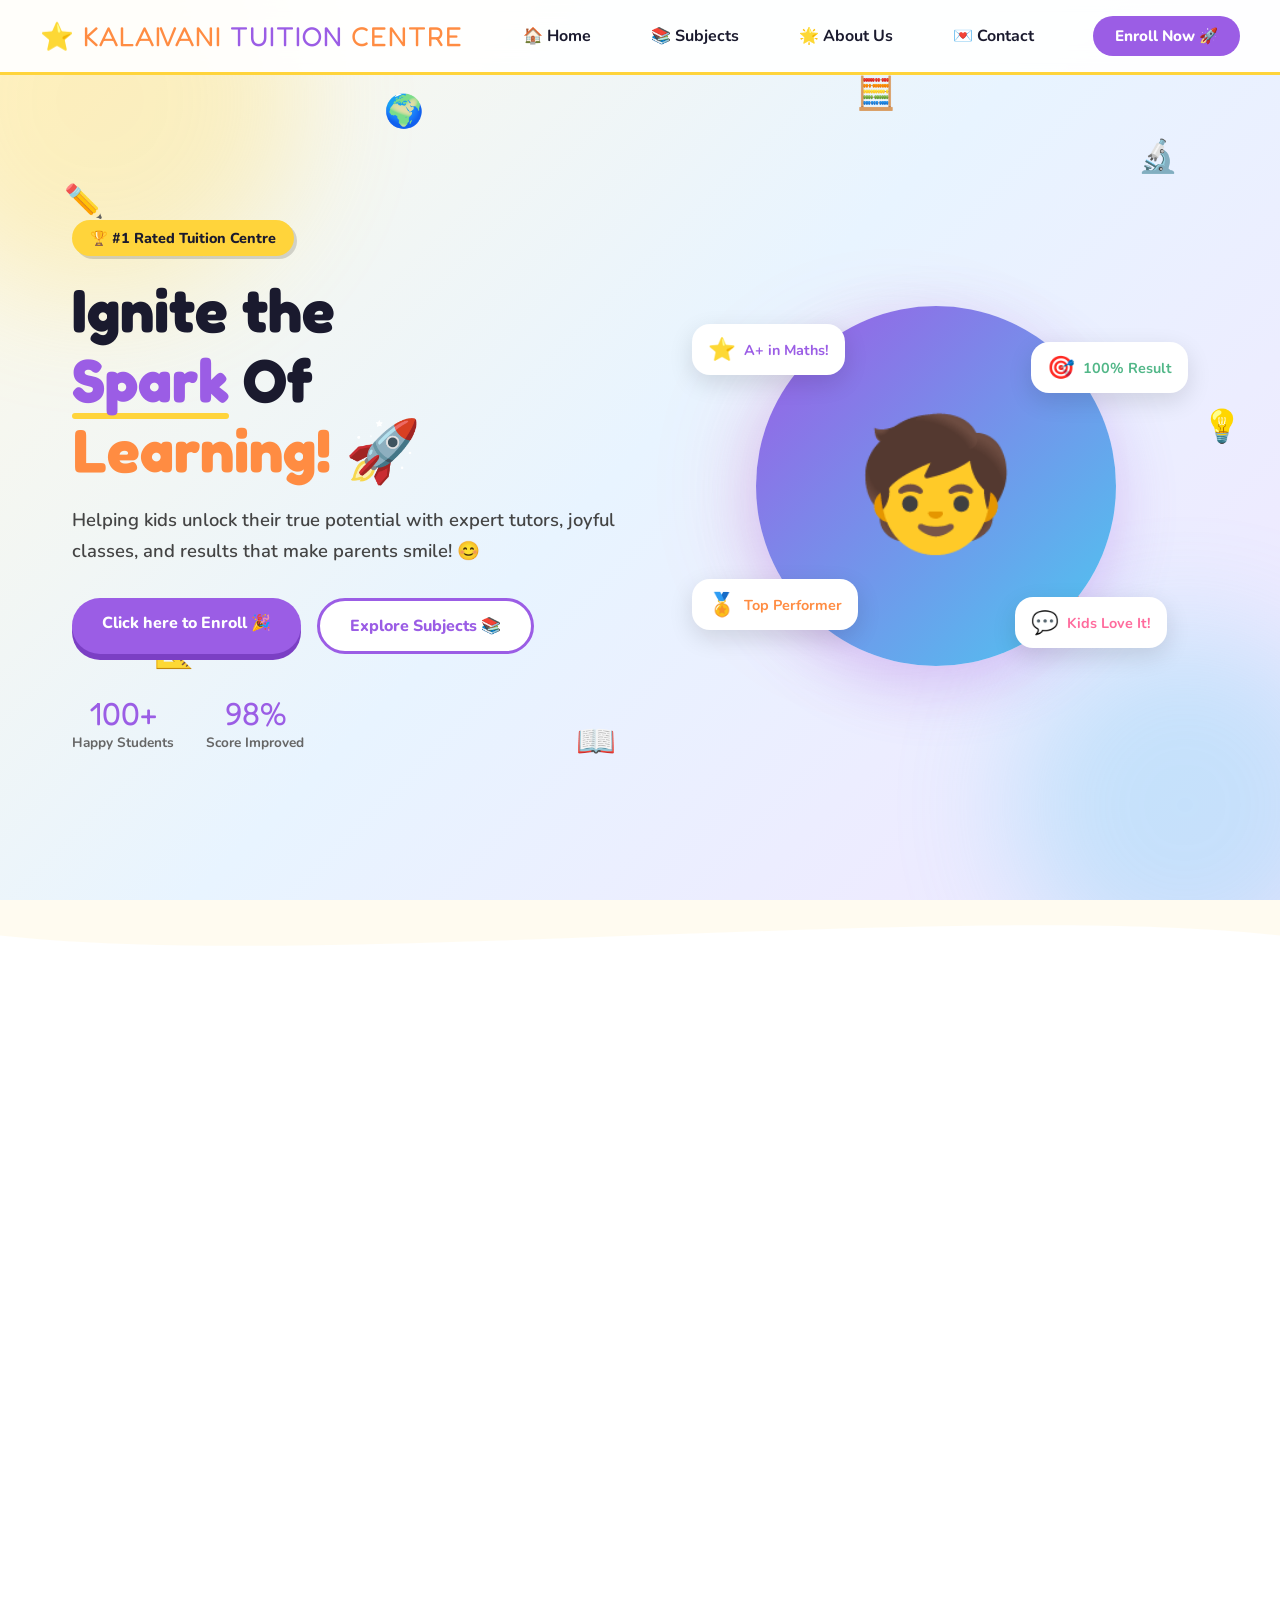
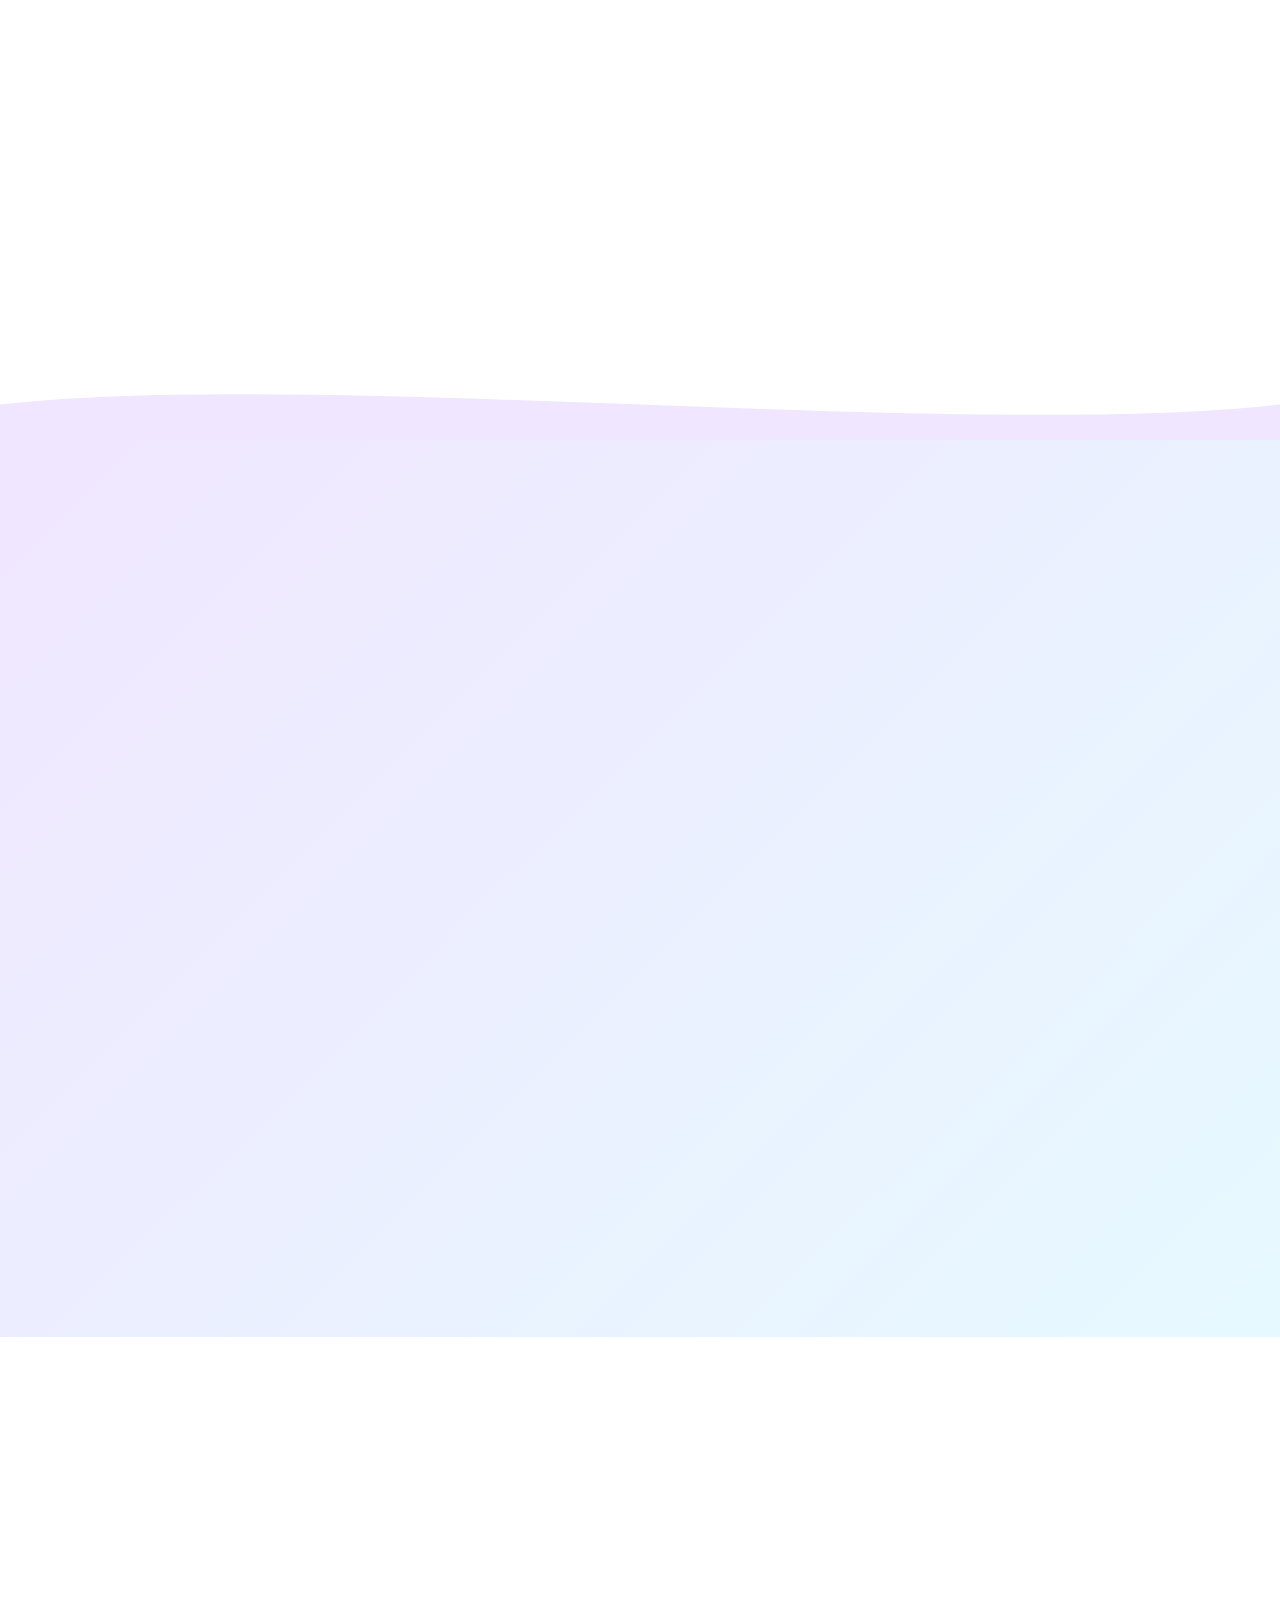
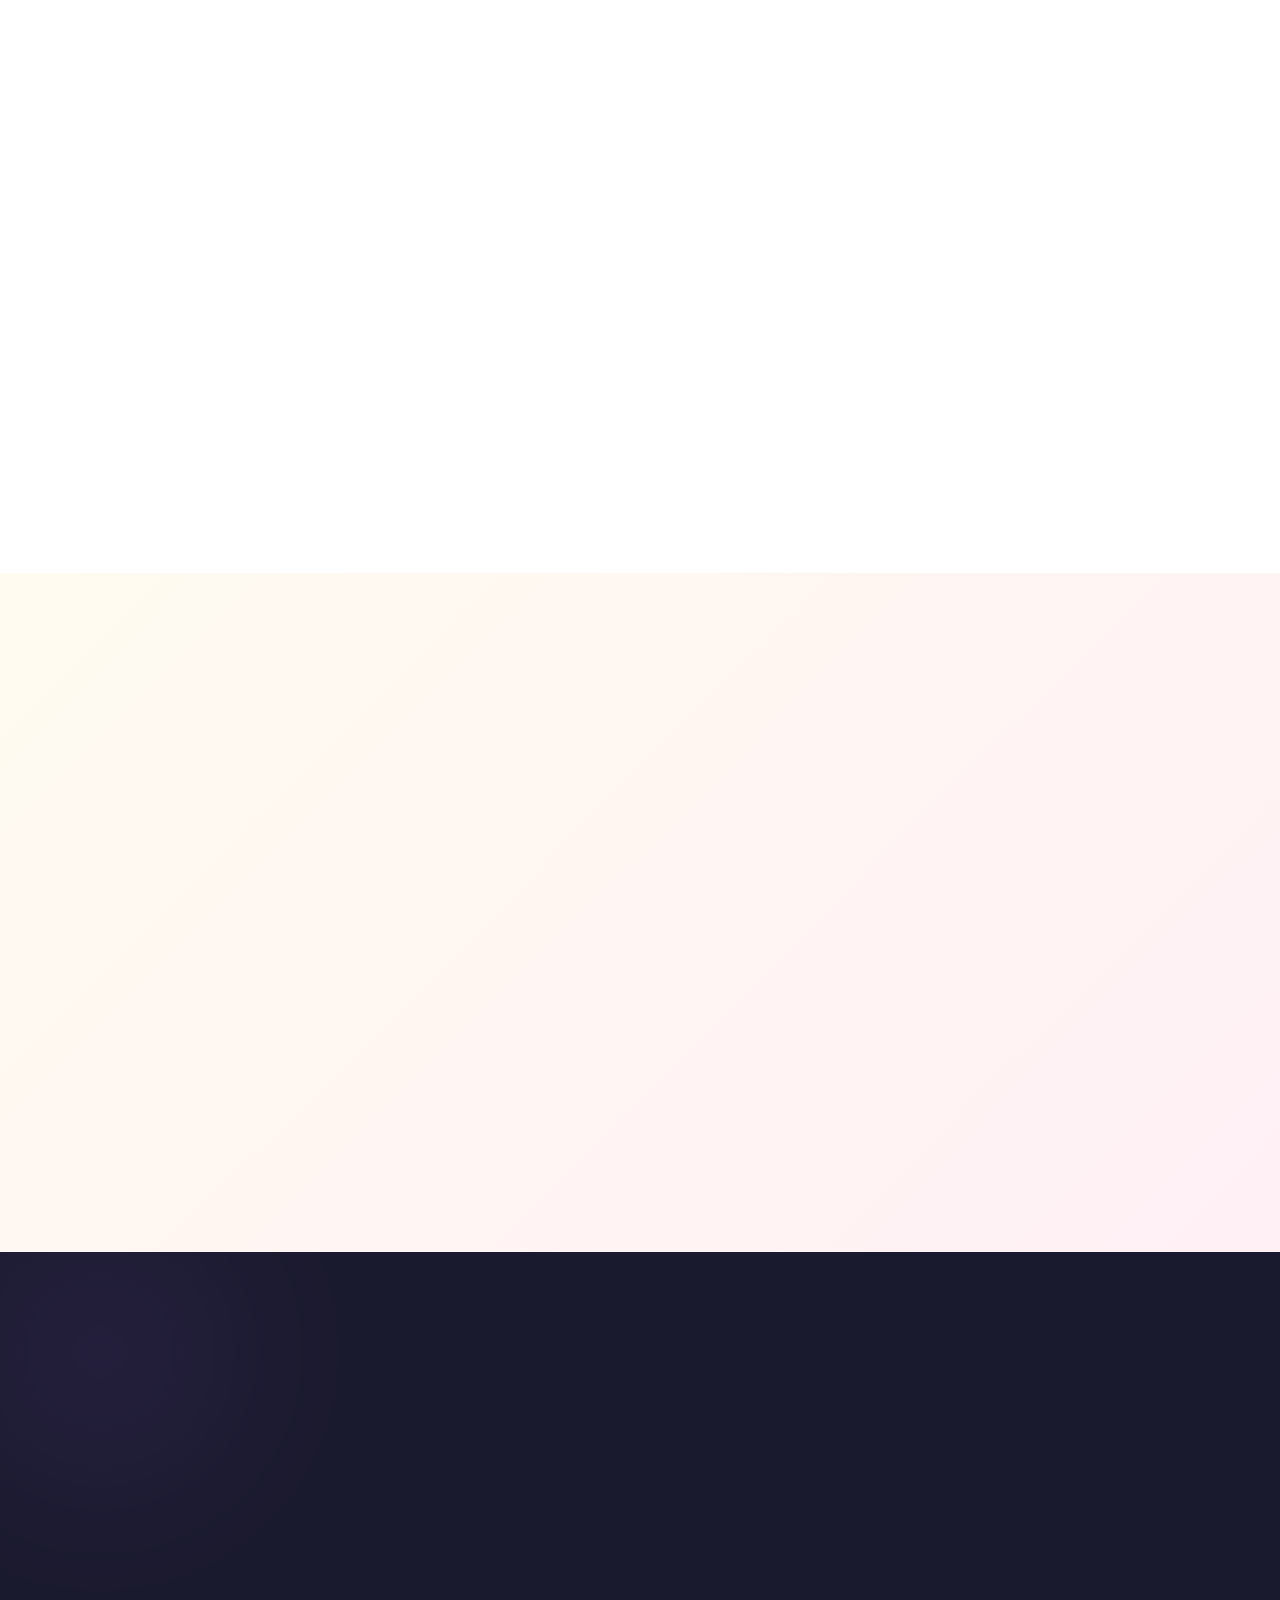
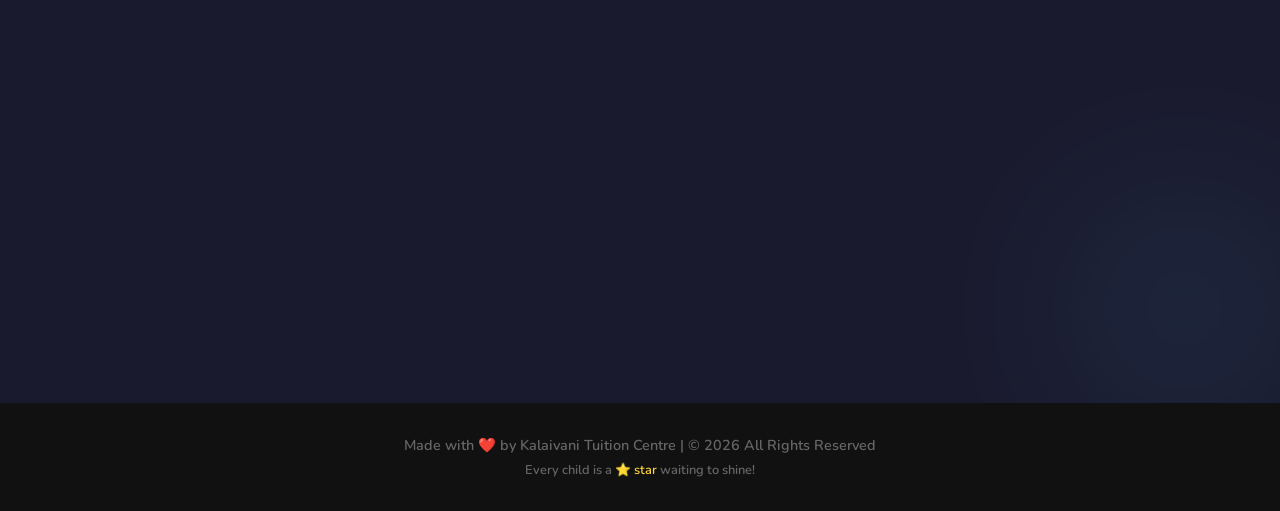
==== index.html @ a71bbf81 "update" ====
<!DOCTYPE html>
<html lang="en">
<head>
<meta charset="UTF-8"/>
<meta name="viewport" content="width=device-width, initial-scale=1.0"/>
<title>KALAIVANI TUITION CENTER – Where Learning is an Adventure!</title>
<link href="https://fonts.googleapis.com/css2?family=Fredoka+One&family=Nunito:wght@400;600;700;800;900&display=swap" rel="stylesheet"/>
<link rel="stylesheet" href="style.css">
</head>
<body>

<!-- NAVBAR -->
<nav>
  <div class="nav-inner">
    <div class="logo">⭐ <span>KALAIVANI</span>TUITION <span>CENTRE</span></div>
    <ul class="nav-links">
      <li><a href="#home">🏠 Home</a></li>
      <li><a href="#subjects">📚 Subjects</a></li>
      <li><a href="#about">🌟 About Us</a></li>
      <li><a href="#contact">💌 Contact</a></li>
    </ul>
    <button class="nav-cta" onclick="scrollTo('#contact')">Enroll Now 🚀</button>
  </div>
</nav>

<!-- HERO -->
<section id="home">
  <div class="hero-bg-shapes">
    <div class="blob blob1"></div>
    <div class="blob blob2"></div>
    <div class="blob blob3"></div>
  </div>
  <div class="floating-items">
    <div class="fi">✏️</div>
    <div class="fi">📐</div>
    <div class="fi">🔬</div>
    <div class="fi">🎨</div>
    <div class="fi">📖</div>
    <div class="fi">🌍</div>
    <div class="fi">🧮</div>
    <div class="fi">💡</div>
  </div>
  <div class="hero-content">
    <div class="hero-left">
      <div class="hero-badge">🏆 #1 Rated Tuition Centre</div>
      <h1>Ignite the<br><span class="highlight">Spark</span> Of<br><span class="highlight2">Learning!</span> 🚀</h1>
      <p class="hero-desc">Helping kids unlock their true potential with expert tutors, joyful classes, and results that make parents smile! 😊</p>
      <div class="hero-btns">
        <a href="#contact" class="btn-primary">Click here to Enroll 🎉</a>
        <a href="#subjects" class="btn-secondary">Explore Subjects 📚</a>
      </div>
      <div class="hero-stats">
        <div class="stat"><div class="stat-num">100+</div><div class="stat-label">Happy Students</div></div>
        <div class="stat"><div class="stat-num">98%</div><div class="stat-label">Score Improved</div></div>
        <!--<div class="stat"><div class="stat-num">150+</div><div class="stat-label">Expert Tutors</div></div>-->
      </div>
    </div>
    <div class="hero-illustration">
      <div class="hero-card-wrap">
        <div class="big-circle">
          <div class="kid-emoji">🧒</div>
        </div>
        <div class="floating-card fc1"><span class="fc-icon">⭐</span> A+ in Maths!</div>
        <div class="floating-card fc2"><span class="fc-icon">🎯</span> 100% Result</div>
        <div class="floating-card fc3"><span class="fc-icon">🏅</span> Top Performer</div>
        <div class="floating-card fc4"><span class="fc-icon">💬</span> Kids Love It!</div>
      </div>
    </div>
  </div>
</section>

<!-- WAVE -->
<div class="wave-sep">
  <svg viewBox="0 0 1440 80" xmlns="http://www.w3.org/2000/svg" preserveAspectRatio="none">
    <path d="M0,40 C360,80 1080,0 1440,40 L1440,80 L0,80 Z" fill="#fff"/>
  </svg>
</div>

<!-- SUBJECTS -->
<section id="subjects">
  <div class="section-header reveal">
    <div class="section-tag">📚 What We Teach</div>
    <h2 class="section-title">All Subjects, All Grades!</h2>
    <p class="section-sub">From Grade 1 to Grade 12 — we've got every subject covered with expert tutors who make learning fun!</p>
  </div>
  <div class="subjects-grid">
    <div class="subject-card sc-core reveal">
      <span class="subject-icon">🏫</span>
      <div class="subject-name">All Subjects</div>
      <div class="subject-desc">Comprehensive coaching for all subjects including Math, Hindi, Science, and Social Studies.</div>
      <div class="subject-badge">Grades 1–10</div>
    </div>
    <div class="subject-card sc-eng reveal">
      <span class="subject-icon">📖</span>
      <div class="subject-name">English</div>
      <div class="subject-desc">Fluent communication, literature, and grammar mastery for all levels.</div>
      <div class="subject-badge">Grades 1–12</div>
    </div>
    <div class="subject-card sc-tamil reveal">
      <span class="subject-icon">🛖</span>
      <div class="subject-name">Tamil</div>
      <div class="subject-desc">Excellence in Tamil language, grammar, and literature studies.</div>
      <div class="subject-badge">Grades 1–12</div>
    </div>
    <div class="subject-card sc-biz reveal">
      <span class="subject-icon">📈</span>
      <div class="subject-name">Business Studies</div>
      <div class="subject-desc">Mastering business concepts, management, and strategic thinking.</div>
      <div class="subject-badge">Grades 11 & 12</div>
    </div>
    <div class="subject-card sc-comm reveal">
      <span class="subject-icon">💸</span>
      <div class="subject-name">Commerce</div>
      <div class="subject-desc">Building a strong foundation in trade, finance, and accounting.</div>
      <div class="subject-badge">Grades 11 & 12</div>
    </div>
  </div>
</section>

<!-- WAVE 2 -->
<div class="wave-sep" style="background:#fff;">
  <svg viewBox="0 0 1440 80" xmlns="http://www.w3.org/2000/svg" preserveAspectRatio="none">
    <path d="M0,40 C360,0 1080,80 1440,40 L1440,80 L0,80 Z" fill="#F0E6FF"/>
  </svg>
</div>

<!-- WHY US -->
<section id="why" style="padding:5rem 2rem;background:linear-gradient(135deg,#F0E6FF,#E6F9FF);">
  <div class="section-header reveal">
    <div class="section-tag">💡 Why KTC?</div>
    <h2 class="section-title">Why Parents Love Us!</h2>
    <p class="section-sub">We combine expert teaching with joy, fun and care because every child deserves to shine!</p>
  </div>
  <div class="why-grid" style="max-width:1100px;margin:auto;">
    <div class="why-visual reveal">
      <div class="big-card">
        <div class="slideshow-box">
          <div class="slideshow-container">
            <div class="slide active">
              <img src="images/Award winning 1.jpeg" alt="Award Winning Recognition 1">
            </div>
            <div class="slide">
              <img src="images/WhatsApp Image 2026-03-19 at 18.24.31.jpeg" alt="Award Winning Recognition 2">
            </div>
            <div class="slide">
              <img src="images/WhatsApp Image 2026-03-19 at 18.24.32.jpeg" alt="Award Winning Recognition 3">
            </div>
            <div class="slide">
              <img src="images/WhatsApp Image 2026-03-19 at 18.24.41.jpeg" alt="Award Winning Recognition 4">
            </div>
             <div class="slide">
              <img src="C:\Users\omaka\OneDrive\Desktop\KTC\images\WhatsApp Image 2026-03-19 at 18.33.04.jpeg" alt="Award Winning Recognition 4">
            </div>
          </div>
          <button class="ss-prev">❮</button>
          <button class="ss-next">❯</button>
        </div>
      </div>
    </div>
    <div class="why-features">
      <div class="feature-item reveal">
        <div class="fi-icon fi-purple">🧑‍🏫</div>
        <div class="fi-text">
          <h4>Expert & Caring Tutors</h4>
          <p>All our tutors are qualified, background-checked and trained to make every child feel special and supported.</p>
        </div>
      </div>
      <div class="feature-item reveal">
        <div class="fi-icon fi-blue">📊</div>
        <div class="fi-text">
          <h4>Weekly Progress Reports</h4>
          <p>Parents get detailed weekly updates so you always know how your child is growing and improving.</p>
        </div>
      </div>
      <div class="feature-item reveal">
        <div class="fi-icon fi-green">🎮</div>
        <div class="fi-text">
          <h4>Fun & Gamified Learning</h4>
          <p>Quizzes, games, rewards and challenges keep kids excited and engaged — no more boring lectures!</p>
        </div>
      </div>
      <div class="feature-item reveal">
        <div class="fi-icon fi-orange">🕐</div>
        <div class="fi-text">
          <h4>Flexible Batch Timings</h4>
          <p>Morning, evening & weekend batches available — designed to fit around school schedules easily.</p>
        </div>
      </div>
    </div>
  </div>
</section>

<!-- ABOUT -->
<section id="about">
  <div class="about-inner">
    <div class="about-image-wrap reveal">
      <div class="about-big slideshow-box">
        <div class="slideshow-container">
          <div class="slide active">
            <img src="classroom images/WhatsApp Image 2026-03-19 at 21.47.39.jpeg" alt="KTC Classroom 1">
          </div>
          <div class="slide">
            <img src="classroom images/WhatsApp Image 2026-03-19 at 18.38.30.jpeg" alt="KTC Classroom 2">
          </div>
          <div class="slide">
            <img src="classroom images/WhatsApp Image 2026-03-19 at 18.39.31.jpeg" alt="KTC Classroom 3">
          </div>
          <div class="slide">
            <img src="classroom images/WhatsApp Image 2026-03-19 at 18.39.43.jpeg" alt="KTC Classroom 4">
          </div>
        </div>
        <button class="ss-prev">❮</button>
        <button class="ss-next">❯</button>
        <div class="about-big-overlay"></div>
      </div>
      <div class="about-sticker as1">🏅 Our Superkids</div>
      <div class="about-sticker as2">🌟 Classroom of Joy!</div>
    </div>
    <div class="about-text reveal">
      <div class="section-tag">🌟 Our Story</div>
      <h2>We Grow Kids, Not Just Grades!</h2>
      <p>Kalaivani Tuition Center was founded with one dream — to make every child believe in themselves. We don't just teach subjects; we build confidence, curiosity and character.</p>
      <p>we've become the most trusted tuition centre for families who want the best for their kids.</p>
      
      <h3 class="about-subtitle">✨ Specialized Services</h3>
      <ul class="services-list">
        <li><span>📝</span> Homework help</li>
        <li><span>🩹</span> Remedial support</li>
        <li><span>🎓</span> Exam preparation</li>
        <li><span>📖</span> Enhance reading skill</li>
        <li><span>✍️</span> Improve handwriting</li>
        <li><span>🧱</span> Focus on fundamentals</li>
      </ul>

      <div class="teacher-cards">
        <div class="teacher-card">
          <div class="tc-avatar">
            <!--<img src="images/teacher_priya.png" alt="Mrs. Priya Sharma"/>-->
          </div>
          <div class="tc-info">
            <h4>Mrs.Mehala Priya  </h4>
            <p> MBA, M.A, B.Ed, PGD in YOGA EDUCATION</p>
            <div class="tc-stars">⭐⭐⭐⭐⭐</div>
          </div>
        </div>
        <!--<div class="teacher-card">
          <div class="tc-avatar">
            <img src="images/teacher_rajan.png" alt="Mr. Rajan Kumar"/>
          </div>
          <div class="tc-info">
            <h4>Mr. Rajan Kumar</h4>
            <p>English & Social Studies | 10 yrs exp.</p>
            <div class="tc-stars">⭐⭐⭐⭐⭐</div>
          </div>
        </div>
        <div class="teacher-card">
          <div class="tc-avatar">
            <img src="images/teacher_divya.png" alt="Ms. Divya Nair"/>
          </div>
          <div class="tc-info">
            <h4>Ms. Divya Nair</h4>
            <p>Computer Science & Arts | 8 yrs exp.</p>
            <div class="tc-stars">⭐⭐⭐⭐⭐</div>
          </div>-->
        </div>
      </div>
    </div>
  </div>
</section>

<!-- TESTIMONIALS -->
<section id="testimonials" style="padding:5rem 2rem;">
  <div class="section-header reveal">
    <div class="section-tag">💬 Happy Families</div>
    <h2 class="section-title">What Parents Say!</h2>
    <p class="section-sub">Don't take our word for it — here's what real families say about BrightMinds!</p>
  </div>
  <div class="testi-grid">
    <div class="testi-card reveal">
      <div class="testi-quote">"</div>
      <p class="testi-text">My daughter went from struggling with maths to scoring 95%! The teachers here are incredibly patient and fun. She actually looks forward to tuition now!</p>
      <div class="testi-author">
        <div class="tauth-avatar ta1">👩</div>
        <div>
          <div class="tauth-name">Kavitha Rajan</div>
          <div class="tauth-role">Mother of Grade 7 student</div>
          <div class="testi-stars">⭐⭐⭐⭐⭐</div>
        </div>
      </div>
    </div>
    <div class="testi-card reveal">
      <div class="testi-quote">"</div>
      <p class="testi-text">KTC has been a game-changer for our son. The weekly reports keep us informed and the tutors genuinely care about each child's growth!</p>
      <div class="testi-author">
        <div class="tauth-avatar ta2">👨</div>
        <div>
          <div class="tauth-name">Arjun </div>
          <div class="tauth-role">Father of Grade 10 student</div>
          <div class="testi-stars">⭐⭐⭐⭐⭐</div>
        </div>
      </div>
    </div>
    <div class="testi-card reveal">
      <div class="testi-quote">"</div>
      <p class="testi-text">The way they teach is magical! My twins love going to Kalaivani Tuition Centre. It's the only place where they both stop fighting and focus on learning! 😂</p>
      <div class="testi-author">
        <div class="tauth-avatar ta3">👩</div>
        <div>
          <div class="tauth-name">Meena Suresh</div>
          <div class="tauth-role">Mother of twin Grade 5 students</div>
          <div class="testi-stars">⭐⭐⭐⭐⭐</div>
        </div>
      </div>
    </div>
  </div>
</section>

<!-- CONTACT -->
<section id="contact">
  <div class="contact-blobs">
    <div class="blob" style="width:300px;height:300px;background:var(--purple);top:-50px;left:-50px;position:absolute;border-radius:50%;filter:blur(80px);opacity:.08;"></div>
    <div class="blob" style="width:250px;height:250px;background:var(--blue);bottom:-30px;right:-30px;position:absolute;border-radius:50%;filter:blur(80px);opacity:.08;"></div>
  </div>
  <div class="contact-inner">
    <div class="contact-left reveal">
      <div class="section-tag" style="background:var(--yellow);color:var(--dark);">💌 Get In Touch</div>
      <h2>Ready to Start Your Child's Journey? 🚀</h2>
      <p>Book Your Slot Today!</p>
      <div class="contact-info-item">
        <div class="cii-icon">📍</div>
        <div class="cii-text">
          <div class="cii-label">Address</div>
          <div class="cii-val">YUVA KIDS CAMPUS, Near CKK School , Gobichettipalayam</div>
        </div>
      </div>
      <div class="contact-info-item">
        <div class="cii-icon">📞</div>
        <div class="cii-text">

          <div class="cii-label">Phone</div>
          <div class="cii-val">+91 94894 25657</div>
        </div>
      </div>
      <div class="contact-info-item">
        <div class="cii-icon">✉️</div>
        <div class="cii-text">
          <div class="cii-label">Email</div>
          <div class="cii-val">ktcgobi@gmail.com</div>
        </div>
      </div>
      <div class="contact-info-item">
        <div class="cii-icon">🕐</div>
        <div class="cii-text">
          <div class="cii-label">Timings</div>
          <div class="cii-val">Mon–Sat: 5:30PM–7:30PM</div>
        </div>
      </div>
    </div>
    <form class="contact-form reveal" id="bookingForm">
      <!-- Hidden fields for professional email management -->
      <input type="hidden" name="_subject" value="New Slot Booking - KTC">
      <input type="hidden" name="_template" value="table">
      <input type="hidden" name="_captcha" value="false">
      
      <h3 style="font-family:'Fredoka One',cursive;font-size:1.5rem;color:#fff;margin-bottom:1.5rem;">What are you waiting for? 🎉</h3>
      <div class="form-row">
        <div class="form-group">
          <label>Parent Name</label>
          <input type="text" name="Parent_Name" placeholder="Your name" required/>
        </div>
        <div class="form-group">
          <label>Phone Number</label>
          <input type="tel" name="Phone_Number" placeholder="+91 XXXXX XXXXX" required/>
        </div>
      </div>
      <div class="form-group">
        <label>Child's Grade</label>
        <select name="Child_Grade" required>
          <option value="">Select Grade</option>
          <option>Grade 1–10 (All Subjects)</option>
          <option>Grade 11 (Commerce Group)</option>
          <option>Grade 12 (Commerce Group)</option>
        </select>
      </div>
      <div class="form-group">
        <label>Subject of Interest</label>
        <select name="Subject_of_Interest" required>
          <option value="">Select Subject</option>
          <option>Foundation (All Subjects)</option>
          <option>Tamil (1-12)</option>
          <option>English (1 -12)</option>
          <option>Business Studies (11 & 12)</option>
          <option>Commerce (11& 12)</option>
        </select>
      </div>
      <div class="form-group">
        <label>Message (optional)</label>
        <textarea name="Message" placeholder="Tell us anything about your child's needs..."></textarea>
      </div>
      <button type="submit" class="submit-btn" id="submitBtn">🎉 Book Your Slot!</button>
    </form>
  </div>
</section>

<!-- FOOTER -->
<footer>
  <p>Made with <span>❤️</span> by Kalaivani Tuition Centre | © 2026 All Rights Reserved</p>
  <p style="margin-top:6px;font-size:0.8rem;">Every child is a <span>⭐ star</span> waiting to shine!</p>
</footer>

<div class="confetti-container" id="confetti"></div>

<script src="script.js"></script>
</body>
</html>
---- style.css ----
*{margin:0;padding:0;box-sizing:border-box;}
:root{
  --yellow:#FFD43B;--orange:#FF8C42;--pink:#FF6B9D;--purple:#9B5DE5;
  --blue:#4CC9F0;--green:#52B788;--red:#EF233C;--dark:#1A1A2E;
  --light:#FFFBF0;--white:#ffffff;
}
html{scroll-behavior:smooth;}
body{font-family:'Nunito',sans-serif;background:var(--light);overflow-x:hidden;}

/* NAVBAR */
nav{position:fixed;top:0;left:0;width:100%;z-index:1000;background:rgba(255,255,255,0.92);backdrop-filter:blur(12px);border-bottom:3px solid var(--yellow);padding:0 2rem;}
.nav-inner{max-width:1200px;margin:auto;display:flex;align-items:center;justify-content:space-between;height:72px;}
.logo{font-family:'Fredoka One',cursive;font-size:1.7rem;color:var(--purple);letter-spacing:1px;display:flex;align-items:center;gap:8px;}
.logo span{color:var(--orange);}
.logo-star{font-size:1.4rem;animation:spin 4s linear infinite;}
@keyframes spin{to{transform:rotate(360deg);}}
.nav-links{display:flex;gap:2rem;list-style:none;}
.nav-links a{font-weight:700;font-size:1rem;color:var(--dark);text-decoration:none;padding:6px 14px;border-radius:30px;transition:all .3s;}
.nav-links a:hover{background:var(--yellow);color:var(--dark);transform:scale(1.05);}
.nav-cta{background:var(--purple);color:#fff;padding:10px 22px;border-radius:30px;font-weight:800;font-size:0.95rem;border:none;cursor:pointer;transition:all .3s;font-family:'Nunito',sans-serif;}
.nav-cta:hover{background:var(--pink);transform:scale(1.05) translateY(-2px);box-shadow:0 6px 20px rgba(255,107,157,0.4);}

/* HERO */
#home{min-height:100vh;padding-top:72px;background:linear-gradient(135deg,#FFF9E6 0%,#E8F4FF 50%,#F0E6FF 100%);position:relative;overflow:hidden;display:flex;align-items:center;}
.hero-bg-shapes{position:absolute;inset:0;pointer-events:none;}
.blob{position:absolute;border-radius:50%;filter:blur(60px);opacity:0.25;}
.blob1{width:400px;height:400px;background:var(--yellow);top:-100px;left:-100px;}
.blob2{width:350px;height:350px;background:var(--blue);bottom:-80px;right:-80px;}
.blob3{width:250px;height:250px;background:var(--pink);top:40%;left:60%;}
.floating-items{position:absolute;inset:0;pointer-events:none;}
.fi{position:absolute;font-size:2rem;animation:floatUp 6s ease-in-out infinite;}
.fi:nth-child(1){left:5%;top:20%;animation-delay:0s;}
.fi:nth-child(2){left:12%;top:70%;animation-delay:1s;}
.fi:nth-child(3){right:8%;top:15%;animation-delay:2s;}
.fi:nth-child(4){right:15%;top:65%;animation-delay:0.5s;}
.fi:nth-child(5){left:45%;top:80%;animation-delay:1.5s;}
.fi:nth-child(6){left:30%;top:10%;animation-delay:3s;}
.fi:nth-child(7){right:30%;top:8%;animation-delay:2.5s;}
.fi:nth-child(8){right:3%;top:45%;animation-delay:1.2s;}
@keyframes floatUp{0%,100%{transform:translateY(0) rotate(0deg);}50%{transform:translateY(-22px) rotate(12deg);}}
.hero-content{max-width:1200px;margin:auto;padding:4rem 2rem;display:grid;grid-template-columns:1fr 1fr;gap:3rem;align-items:center;position:relative;z-index:2;}
.hero-badge{display:inline-flex;align-items:center;gap:8px;background:var(--yellow);color:var(--dark);padding:8px 18px;border-radius:30px;font-weight:800;font-size:0.9rem;margin-bottom:1.2rem;box-shadow:3px 3px 0 rgba(0,0,0,0.15);}
h1{font-family:'Fredoka One',cursive;font-size:3.8rem;line-height:1.15;color:var(--dark);margin-bottom:1.2rem;}
h1 .highlight{color:var(--purple);position:relative;display:inline-block;}
h1 .highlight::after{content:'';position:absolute;bottom:-4px;left:0;width:100%;height:6px;background:var(--yellow);border-radius:3px;z-index:-1;}
h1 .highlight2{color:var(--orange);}
.hero-desc{font-size:1.15rem;color:#444;line-height:1.7;margin-bottom:2rem;font-weight:600;}
.hero-btns{display:flex;gap:1rem;flex-wrap:wrap;}
.btn-primary{background:var(--purple);color:#fff;padding:14px 30px;border-radius:50px;font-weight:800;font-size:1rem;border:none;cursor:pointer;transition:all .3s;font-family:'Nunito',sans-serif;text-decoration:none;display:inline-block;box-shadow:0 6px 0 #7B3FC4;}
.btn-primary:hover{transform:translateY(-3px);box-shadow:0 9px 0 #7B3FC4;}
.btn-primary:active{transform:translateY(2px);box-shadow:0 2px 0 #7B3FC4;}
.btn-secondary{background:var(--white);color:var(--purple);padding:14px 30px;border-radius:50px;font-weight:800;font-size:1rem;border:3px solid var(--purple);cursor:pointer;transition:all .3s;font-family:'Nunito',sans-serif;text-decoration:none;display:inline-block;}
.btn-secondary:hover{background:var(--purple);color:#fff;transform:translateY(-3px);}
.hero-stats{display:flex;gap:2rem;margin-top:2.5rem;}
.stat{text-align:center;}
.stat-num{font-family:'Fredoka One',cursive;font-size:2rem;color:var(--purple);}
.stat-label{font-size:0.85rem;color:#666;font-weight:700;}
.hero-illustration{position:relative;display:flex;justify-content:center;align-items:center;}
.hero-card-wrap{position:relative;width:100%;max-width:420px;margin:auto;}
.big-circle{width:360px;height:360px;border-radius:50%;background:linear-gradient(135deg,var(--purple),var(--blue));margin:auto;position:relative;display:flex;align-items:center;justify-content:center;box-shadow:0 20px 60px rgba(155,93,229,0.3);}
.kid-emoji{font-size:8rem;animation:bounce 2s ease-in-out infinite;}
@keyframes bounce{0%,100%{transform:translateY(0);}50%{transform:translateY(-15px);}}
.floating-card{position:absolute;background:#fff;border-radius:18px;padding:10px 16px;display:flex;align-items:center;gap:8px;box-shadow:0 8px 24px rgba(0,0,0,0.12);font-weight:700;font-size:0.9rem;animation:cardFloat 3s ease-in-out infinite;}
.fc1{top:5%;left:-8%;animation-delay:0s;color:var(--purple);}
.fc2{top:10%;right:-10%;animation-delay:1s;color:var(--green);}
.fc3{bottom:10%;left:-8%;animation-delay:2s;color:var(--orange);}
.fc4{bottom:5%;right:-5%;animation-delay:1.5s;color:var(--pink);}
@keyframes cardFloat{0%,100%{transform:translateY(0) rotate(-2deg);}50%{transform:translateY(-10px) rotate(2deg);}}
.fc-icon{font-size:1.4rem;}

/* WAVE */
.wave-sep{width:100%;overflow:hidden;line-height:0;}
.wave-sep svg{display:block;}

/* SUBJECTS */
#subjects{padding:5rem 2rem;background:#fff;position:relative;}
.section-header{text-align:center;margin-bottom:3.5rem;}
.section-tag{display:inline-block;background:var(--yellow);color:var(--dark);padding:6px 18px;border-radius:30px;font-weight:800;font-size:0.85rem;margin-bottom:1rem;}
.section-title{font-family:'Fredoka One',cursive;font-size:2.8rem;color:var(--dark);margin-bottom:0.8rem;}
.section-sub{font-size:1.05rem;color:#666;font-weight:600;max-width:500px;margin:auto;}
.subjects-grid{display:grid;grid-template-columns:repeat(auto-fit,minmax(260px,1fr));gap:1.5rem;max-width:1200px;margin:auto;}
.subject-card{background:#fff;border-radius:24px;padding:2rem;text-align:center;border:3px solid transparent;transition:all .35s;cursor:pointer;position:relative;overflow:hidden;box-shadow:0 4px 20px rgba(0,0,0,0.07);}
.subject-card::before{content:'';position:absolute;inset:0;opacity:0;transition:opacity .3s;border-radius:21px;}
.subject-card:hover{transform:translateY(-8px) scale(1.02);border-color:transparent;}
.subject-card:hover::before{opacity:1;}
.sc-math{background:linear-gradient(145deg,#FFF3E0,#FFE0B2);}
.sc-math:hover{box-shadow:0 16px 40px rgba(255,152,0,0.3);}
.sc-sci{background:linear-gradient(145deg,#E8F5E9,#C8E6C9);}
.sc-sci:hover{box-shadow:0 16px 40px rgba(76,175,80,0.3);}
.sc-eng{background:linear-gradient(145deg,#E3F2FD,#BBDEFB);}
.sc-eng:hover{box-shadow:0 16px 40px rgba(33,150,243,0.3);}
.sc-hist{background:linear-gradient(145deg,#FCE4EC,#F8BBD9);}
.sc-hist:hover{box-shadow:0 16px 40px rgba(233,30,99,0.3);}
.sc-biz{background:linear-gradient(145deg,#FFF3E0,#FFE0B2);}
.sc-biz:hover{box-shadow:0 16px 40px rgba(255,152,0,0.3);}
.sc-comm{background:linear-gradient(145deg,#E8EAF6,#C5CAE9);}
.sc-comm:hover{box-shadow:0 16px 40px rgba(63,81,181,0.3);}
.sc-tamil{background:linear-gradient(145deg,#E0F2F1,#B2DFDB);}
.sc-tamil:hover{box-shadow:0 16px 40px rgba(0,150,136,0.3);}
.sc-core{background:linear-gradient(145deg,#F3E5F5,#E1BEE7);}
.sc-core:hover{box-shadow:0 16px 40px rgba(156,39,176,0.3);}
.subject-icon{font-size:3.5rem;margin-bottom:1rem;display:block;transition:transform .3s;}
.subject-card:hover .subject-icon{transform:scale(1.15) rotate(10deg);}
.subject-name{font-family:'Fredoka One',cursive;font-size:1.5rem;color:var(--dark);margin-bottom:0.5rem;}
.subject-desc{font-size:0.9rem;color:#666;font-weight:600;line-height:1.6;}
.subject-badge{display:inline-block;background:rgba(0,0,0,0.08);border-radius:20px;padding:4px 12px;font-size:0.78rem;font-weight:800;color:#444;margin-top:1rem;}

/* WHY US */
#why{padding:5rem 2rem;background:linear-gradient(135deg,#F0E6FF,#E6F9FF);}
.why-grid{max-width:1100px;margin:auto;display:grid;grid-template-columns:1fr 1fr;gap:3rem;align-items:center;}
.why-visual{position:relative;}
.big-card{background:#fff;border-radius:28px;overflow:hidden;box-shadow:0 12px 40px rgba(155,93,229,0.15);border:3px solid var(--purple);position:relative;padding:0;}
.slideshow-box {
  width: 100%;
  height: 480px;
  position: relative;
  display: flex;
  flex-direction: column;
}
.slideshow-container {
  flex: 1;
  position: relative;
  overflow: hidden;
}
.slide {
  position: absolute;
  inset: 0;
  opacity: 0;
  transition: opacity 1s ease-in-out;
  display: flex;
  align-items: center;
  justify-content: center;
}
.slide.active {
  opacity: 1;
  z-index: 10;
}
.slide img {
  width: 100%;
  height: 100%;
  object-fit: cover;
}
.ss-prev, .ss-next {
  position: absolute;
  top: 50%;
  transform: translateY(-50%);
  background: rgba(155, 93, 229, 0.4);
  color: #fff;
  border: none;
  width: 44px;
  height: 44px;
  border-radius: 50%;
  cursor: pointer;
  z-index: 30;
  font-size: 1.2rem;
  transition: all 0.3s;
  backdrop-filter: blur(4px);
  display: flex;
  align-items: center;
  justify-content: center;
}
.ss-prev { left: 15px; }
.ss-next { right: 15px; }
.ss-prev:hover, .ss-next:hover {
  background: var(--purple);
  transform: translateY(-50%) scale(1.1);
  box-shadow: 0 0 15px rgba(155, 93, 229, 0.4);
}
.why-features{display:flex;flex-direction:column;gap:1.5rem;}
.feature-item{display:flex;gap:1.2rem;align-items:flex-start;background:#fff;border-radius:20px;padding:1.4rem;box-shadow:0 4px 16px rgba(0,0,0,0.06);transition:transform .3s;}
.feature-item:hover{transform:translateX(6px);}
.fi-icon{width:52px;height:52px;border-radius:16px;display:flex;align-items:center;justify-content:center;font-size:1.6rem;flex-shrink:0;}
.fi-purple{background:#F0E6FF;}
.fi-blue{background:#E6F4FF;}
.fi-green{background:#E6F9F0;}
.fi-orange{background:#FFF3E6;}
.fi-text h4{font-family:'Fredoka One',cursive;font-size:1.1rem;color:var(--dark);margin-bottom:4px;}
.fi-text p{font-size:0.88rem;color:#777;font-weight:600;line-height:1.5;}

/* ABOUT */
#about{padding:5rem 2rem;background:#fff;}
.about-inner{max-width:1100px;margin:auto;display:grid;grid-template-columns:1fr 1fr;gap:3rem;align-items:center;}
.about-image-wrap{position:relative;}
.about-big{width:100%;border-radius:28px;overflow:hidden;box-shadow:0 16px 50px rgba(155,93,229,0.3);position:relative;height:380px;}
.about-big img{width:100%;height:100%;object-fit:cover;display:block;transition:transform .5s ease;}
.about-big:hover img{transform:scale(1.04);}
.about-big-overlay{position:absolute;inset:0;background:linear-gradient(to top,rgba(27,10,60,0.45) 0%,transparent 60%);border-radius:28px;z-index:15;pointer-events:none;}
.about-sticker{position:absolute;background:#fff;border-radius:20px;padding:12px 18px;box-shadow:0 8px 24px rgba(0,0,0,0.12);font-weight:800;z-index:22;pointer-events:none;}
.as1{top:-16px;right:-16px;color:var(--orange);font-family:'Fredoka One',cursive;font-size:1rem;}
.as2{bottom:-16px;left:-16px;color:var(--green);font-family:'Fredoka One',cursive;font-size:1rem;}
.about-text{padding-left:1rem;}
.about-text h2{font-family:'Fredoka One',cursive;font-size:2.6rem;color:var(--dark);margin-bottom:1rem;}
.about-text p{color:#555;font-weight:600;line-height:1.8;margin-bottom:1rem;font-size:1rem;}
.teacher-cards{display:flex;flex-direction:column;gap:1rem;margin-top:1.5rem;}
.teacher-card{display:flex;align-items:center;gap:1rem;background:var(--light);border-radius:16px;padding:1rem 1.2rem;transition:transform .3s,box-shadow .3s;}
.teacher-card:hover{transform:translateX(6px);box-shadow:0 6px 20px rgba(155,93,229,0.15);}
.tc-avatar{width:64px;height:64px;border-radius:50%;flex-shrink:0;overflow:hidden;border:3px solid #fff;box-shadow:0 4px 14px rgba(0,0,0,0.15);}
.tc-avatar img{width:100%;height:100%;object-fit:cover;object-position:top;display:block;}
.tc-info h4{font-weight:800;color:var(--dark);font-size:0.95rem;}
.tc-info p{font-size:0.82rem;color:#888;font-weight:600;}
.tc-stars{color:var(--yellow);font-size:0.85rem;margin-top:2px;}

.about-subtitle{font-family:'Fredoka One',cursive;font-size:1.4rem;color:var(--purple);margin:1.5rem 0 0.8rem 0;display:flex;align-items:center;gap:8px;}
.services-list{display:grid;grid-template-columns:1fr 1fr;gap:0.8rem;list-style:none;margin-bottom:1.5rem;}
.services-list li{background:var(--light);padding:8px 14px;border-radius:12px;font-size:0.9rem;font-weight:700;color:var(--dark);display:flex;align-items:center;gap:10px;border:1px solid rgba(155,93,229,0.1);transition:transform .3s;box-shadow:0 3px 6px rgba(0,0,0,0.03);}
.services-list li:hover{transform:translateX(5px);border-color:var(--purple);background:#fff;box-shadow:0 6px 12px rgba(155,93,229,0.12);}
.services-list li span{font-size:1.1rem;}

/* TESTIMONIALS */
#testimonials{padding:5rem 2rem;background:linear-gradient(135deg,#FFFBF0,#FFF0F5);}
.testi-grid{max-width:1100px;margin:auto;display:grid;grid-template-columns:repeat(auto-fit,minmax(300px,1fr));gap:1.5rem;}
.testi-card{background:#fff;border-radius:24px;padding:2rem;box-shadow:0 6px 24px rgba(0,0,0,0.07);position:relative;transition:transform .3s;}
.testi-card:hover{transform:translateY(-6px);}
.testi-quote{font-size:3rem;color:var(--yellow);font-family:'Fredoka One',cursive;line-height:1;margin-bottom:0.5rem;}
.testi-text{color:#444;font-weight:600;line-height:1.7;font-size:0.95rem;margin-bottom:1.2rem;}
.testi-author{display:flex;align-items:center;gap:12px;}
.tauth-avatar{width:46px;height:46px;border-radius:50%;display:flex;align-items:center;justify-content:center;font-size:1.6rem;}
.ta1{background:#FFE0B2;}
.ta2{background:#C8E6C9;}
.ta3{background:#E1BEE7;}
.tauth-name{font-weight:800;color:var(--dark);font-size:0.92rem;}
.tauth-role{font-size:0.8rem;color:#999;font-weight:600;}
.testi-stars{color:var(--yellow);font-size:1rem;}

/* CONTACT */
#contact{padding:5rem 2rem;background:var(--dark);position:relative;overflow:hidden;}
.contact-blobs .blob{opacity:0.08;}
.contact-inner{max-width:1100px;margin:auto;display:grid;grid-template-columns:1fr 1fr;gap:3rem;position:relative;z-index:2;}
.contact-left h2{font-family:'Fredoka One',cursive;font-size:2.6rem;color:#fff;margin-bottom:1rem;}
.contact-left p{color:#aaa;font-weight:600;line-height:1.7;margin-bottom:2rem;}
.contact-info-item{display:flex;align-items:center;gap:12px;margin-bottom:1.2rem;}
.cii-icon{width:44px;height:44px;border-radius:14px;background:rgba(255,255,255,0.1);display:flex;align-items:center;justify-content:center;font-size:1.3rem;flex-shrink:0;}
.cii-text .cii-label{font-size:0.78rem;color:#888;font-weight:700;text-transform:uppercase;letter-spacing:1px;}
.cii-text .cii-val{color:#fff;font-weight:700;font-size:0.95rem;}
.contact-form{background:rgba(255,255,255,0.05);border-radius:24px;padding:2rem;border:1px solid rgba(255,255,255,0.1);}
.form-row{display:grid;grid-template-columns:1fr 1fr;gap:1rem;margin-bottom:1rem;}
.form-group{display:flex;flex-direction:column;gap:6px;margin-bottom:1rem;}
.form-group label{color:#ccc;font-size:0.85rem;font-weight:700;}
.form-group input,.form-group select,.form-group textarea{background:rgba(255,255,255,0.08);border:1.5px solid rgba(255,255,255,0.15);border-radius:12px;padding:12px 16px;color:#fff;font-family:'Nunito',sans-serif;font-size:0.95rem;outline:none;transition:border-color .3s;}
.form-group input::placeholder,.form-group textarea::placeholder{color:#666;}
.form-group input:focus,.form-group select:focus,.form-group textarea:focus{border-color:var(--purple);}
.form-group select option{background:var(--dark);}
.form-group textarea{resize:none;height:100px;}
.submit-btn{width:100%;background:var(--purple);color:#fff;padding:14px;border-radius:50px;font-weight:800;font-size:1rem;border:none;cursor:pointer;transition:all .3s;font-family:'Nunito',sans-serif;box-shadow:0 6px 0 #7B3FC4;}
.submit-btn:hover{background:var(--pink);box-shadow:0 6px 0 #C4507A;transform:translateY(-2px);}
.submit-btn:active{transform:translateY(2px);box-shadow:0 2px 0 #7B3FC4;}

/* FOOTER */
footer{background:#111;padding:2rem;text-align:center;color:#666;font-weight:600;font-size:0.9rem;}
footer span{color:var(--yellow);}

/* CONFETTI */
.confetti-container{position:fixed;top:0;left:0;width:100%;height:100%;pointer-events:none;z-index:9999;}
.confetti-piece{position:absolute;width:10px;height:10px;border-radius:2px;opacity:0;}

/* SCROLL ANIMATIONS */
.reveal{opacity:0;transform:translateY(30px);transition:opacity .6s ease,transform .6s ease;}
.reveal.visible{opacity:1;transform:translateY(0);}

/* MOBILE */
@media(max-width:768px){
  .hero-content,.why-grid,.about-inner,.contact-inner{grid-template-columns:1fr;}
  .hero-illustration{order:-1;}
  .big-circle{width:260px;height:260px;}
  .kid-emoji{font-size:5.5rem;}
  h1{font-size:2.5rem;}
  .section-title{font-size:2rem;}
  .form-row{grid-template-columns:1fr;}
  .nav-links{display:none;}
  .hero-stats{gap:1rem;}
}
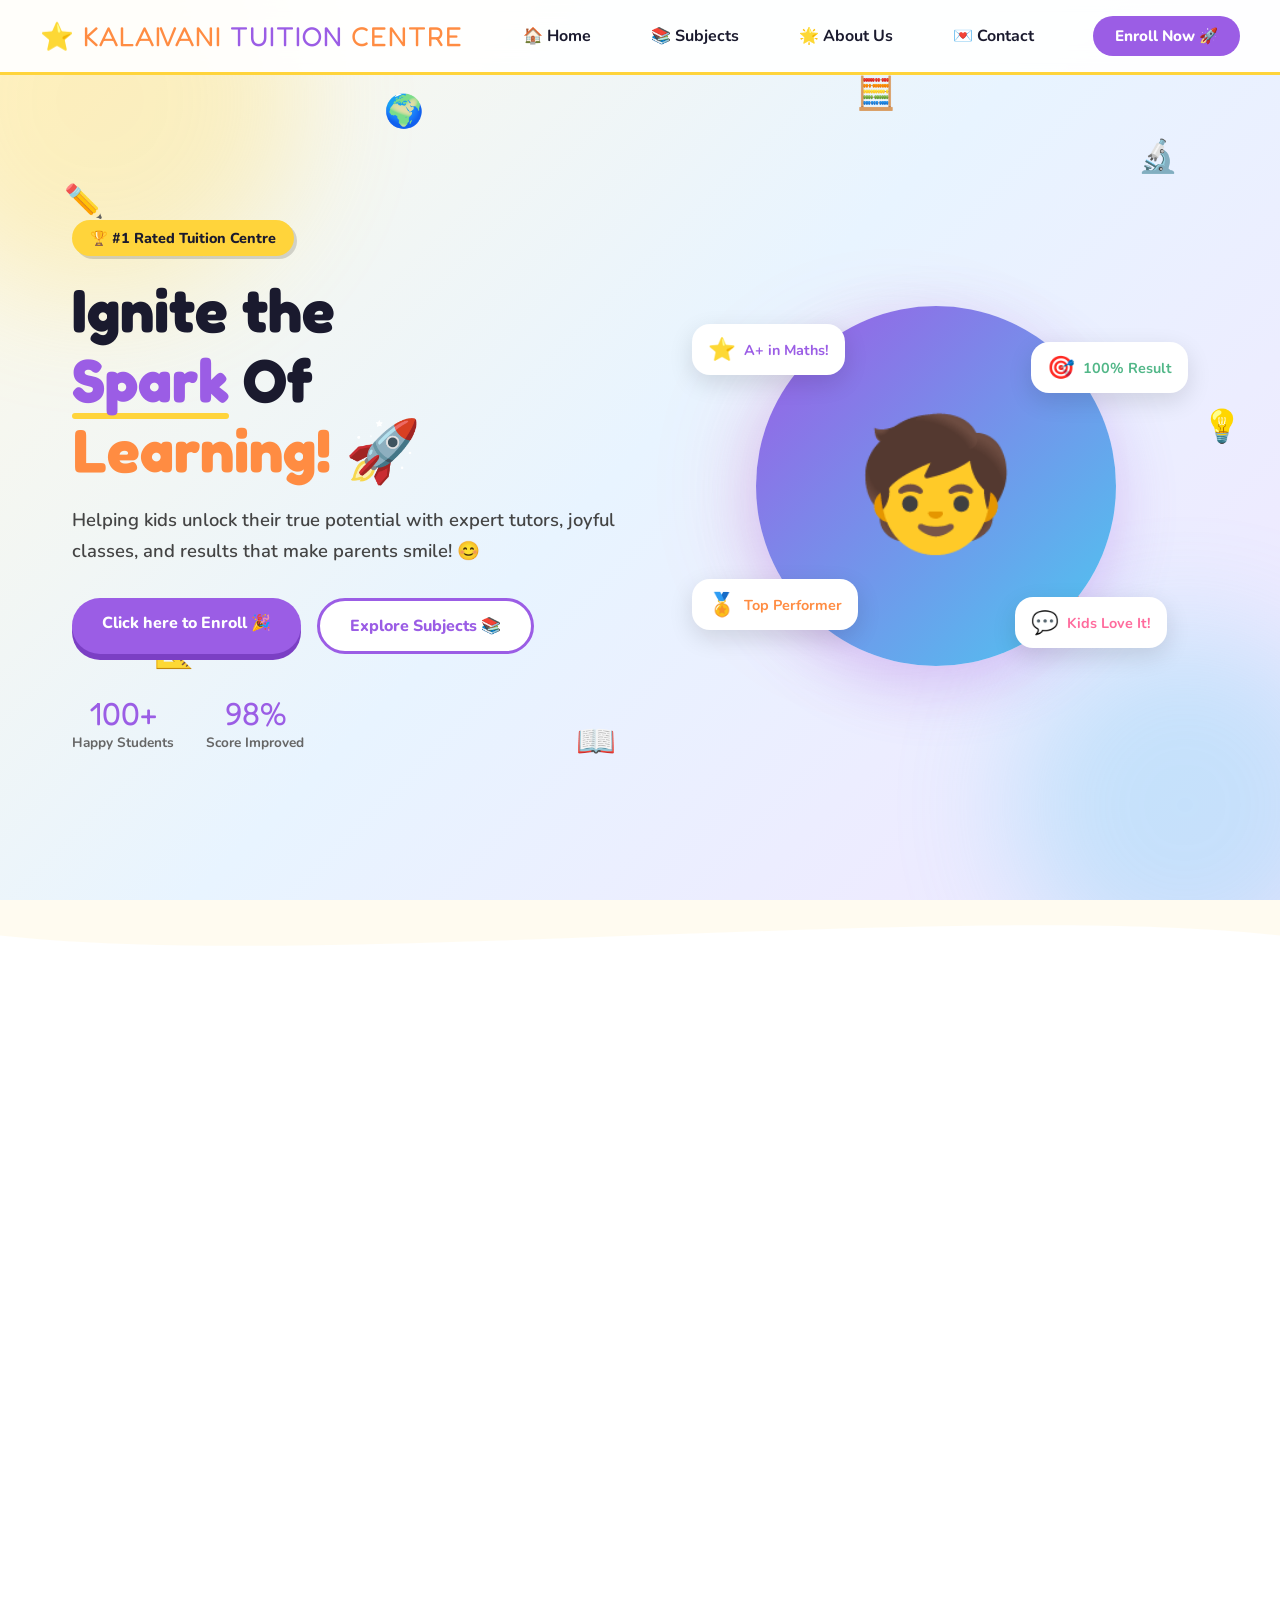
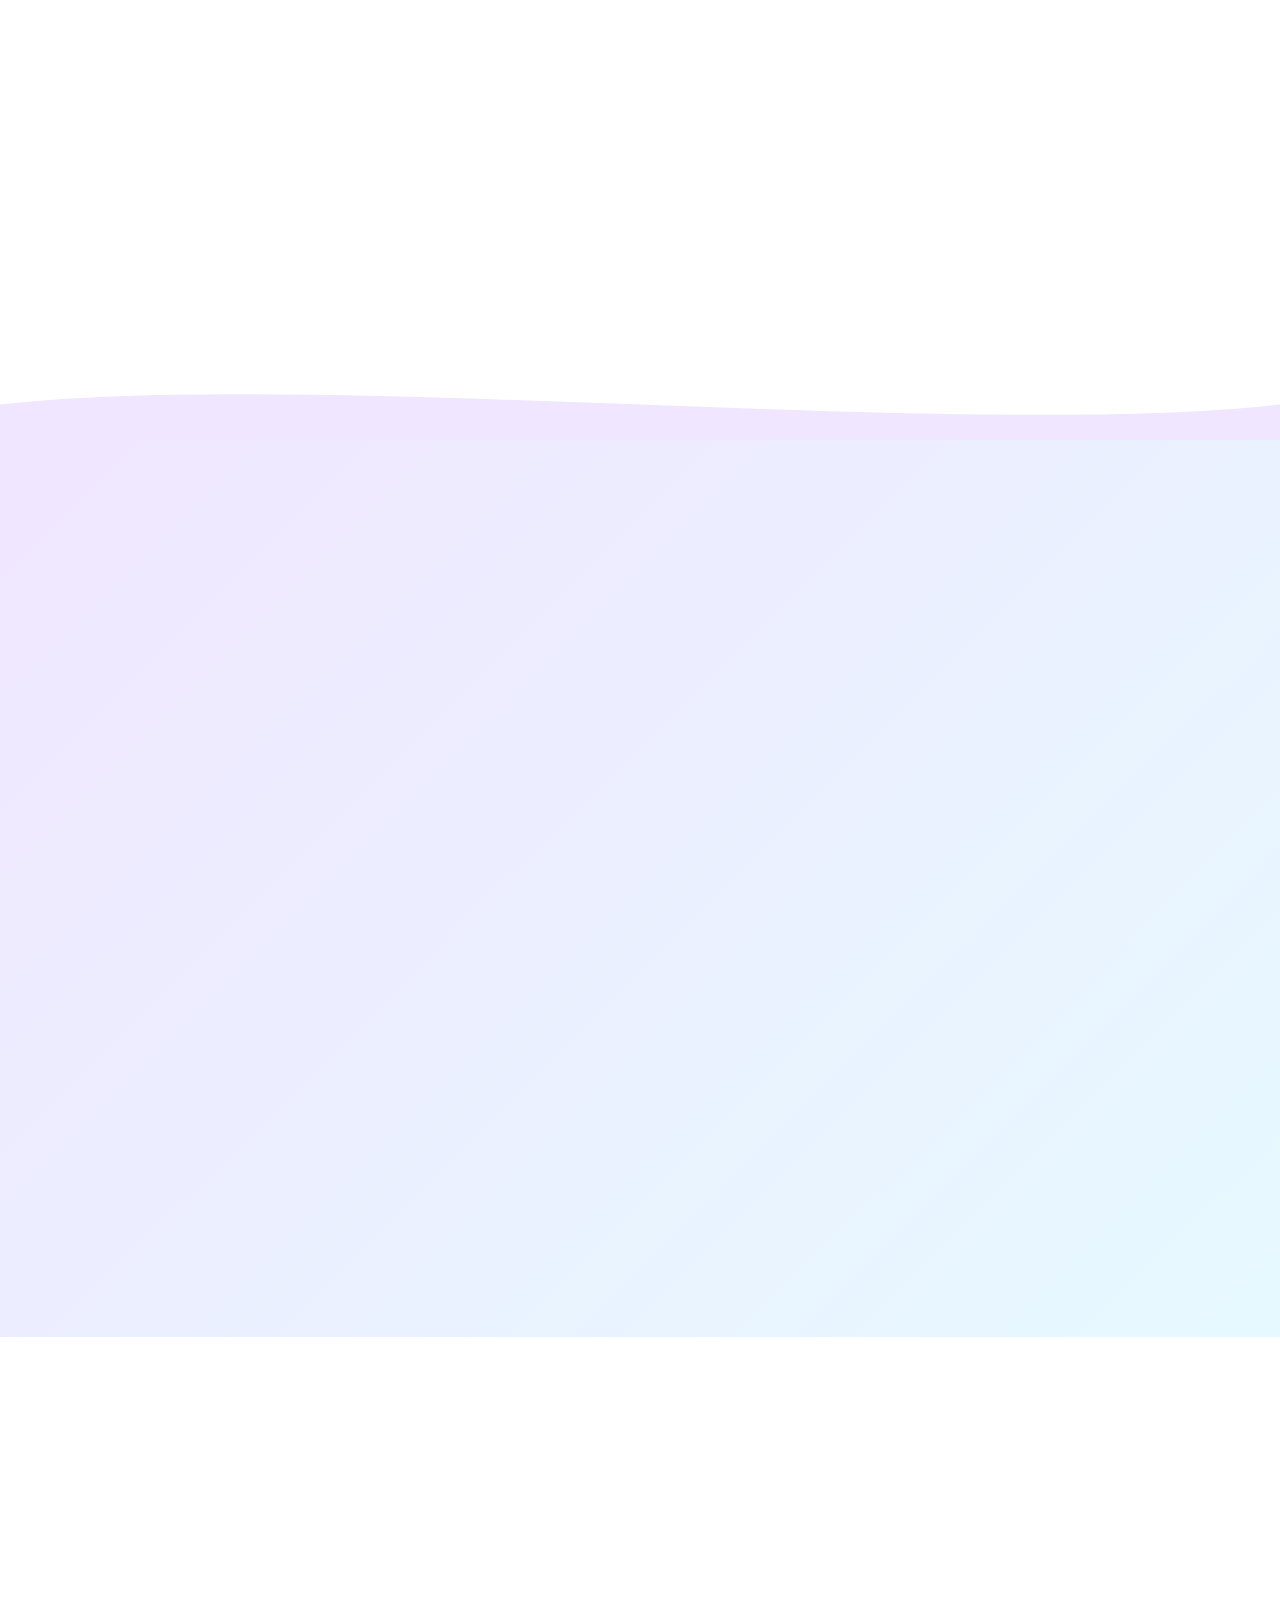
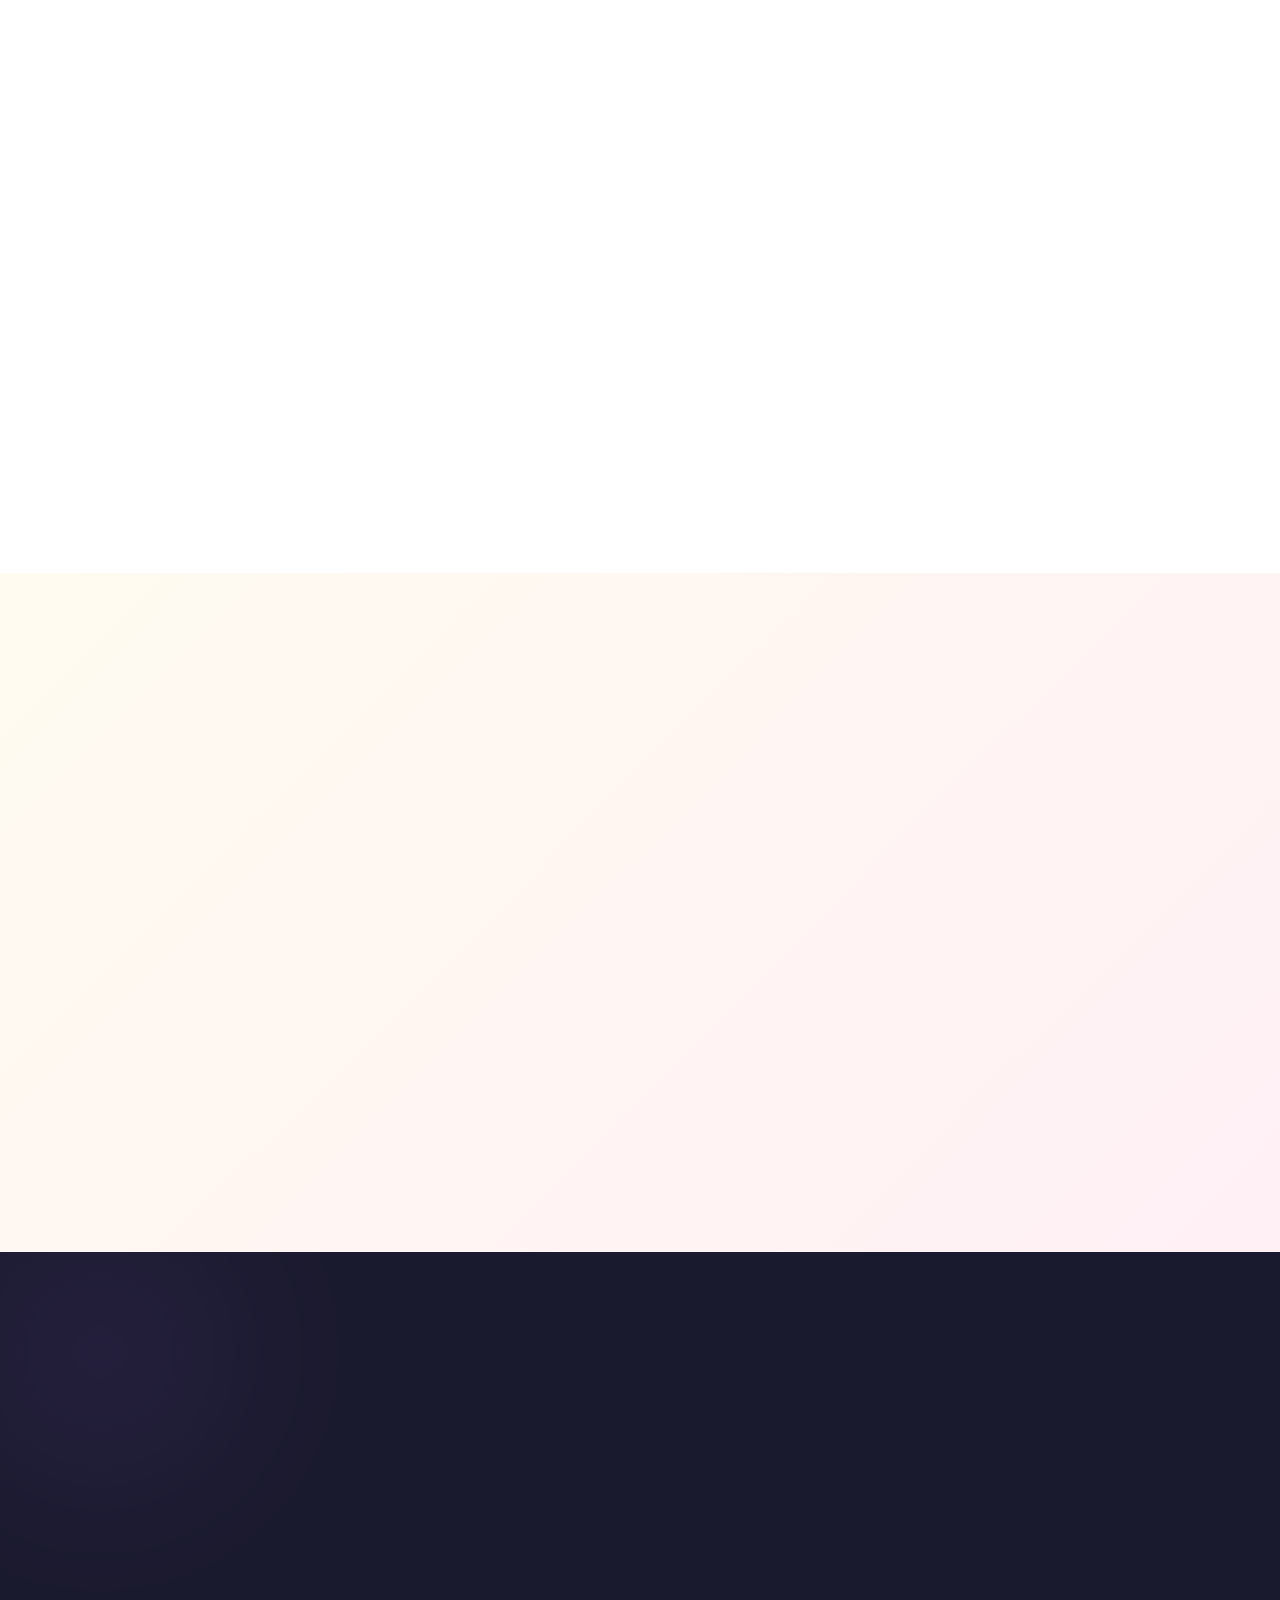
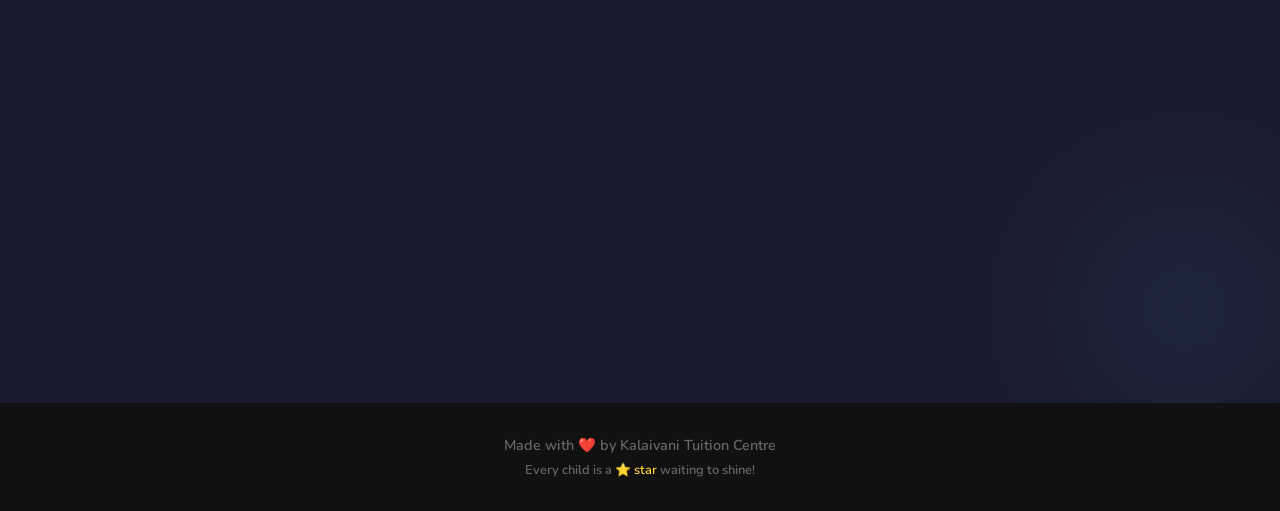
==== commit c219ec04: "Complete merge and remove duplicate KTC folder" ====
--- a/index.html
+++ b/index.html
@@ -404,7 +404,7 @@
 
 <!-- FOOTER -->
 <footer>
-  <p>Made with <span>❤️</span> by Kalaivani Tuition Centre | © 2026 All Rights Reserved</p>
+  <p>Made with <span>❤️</span> by Kalaivani Tuition Centre </p>
   <p style="margin-top:6px;font-size:0.8rem;">Every child is a <span>⭐ star</span> waiting to shine!</p>
 </footer>
 
